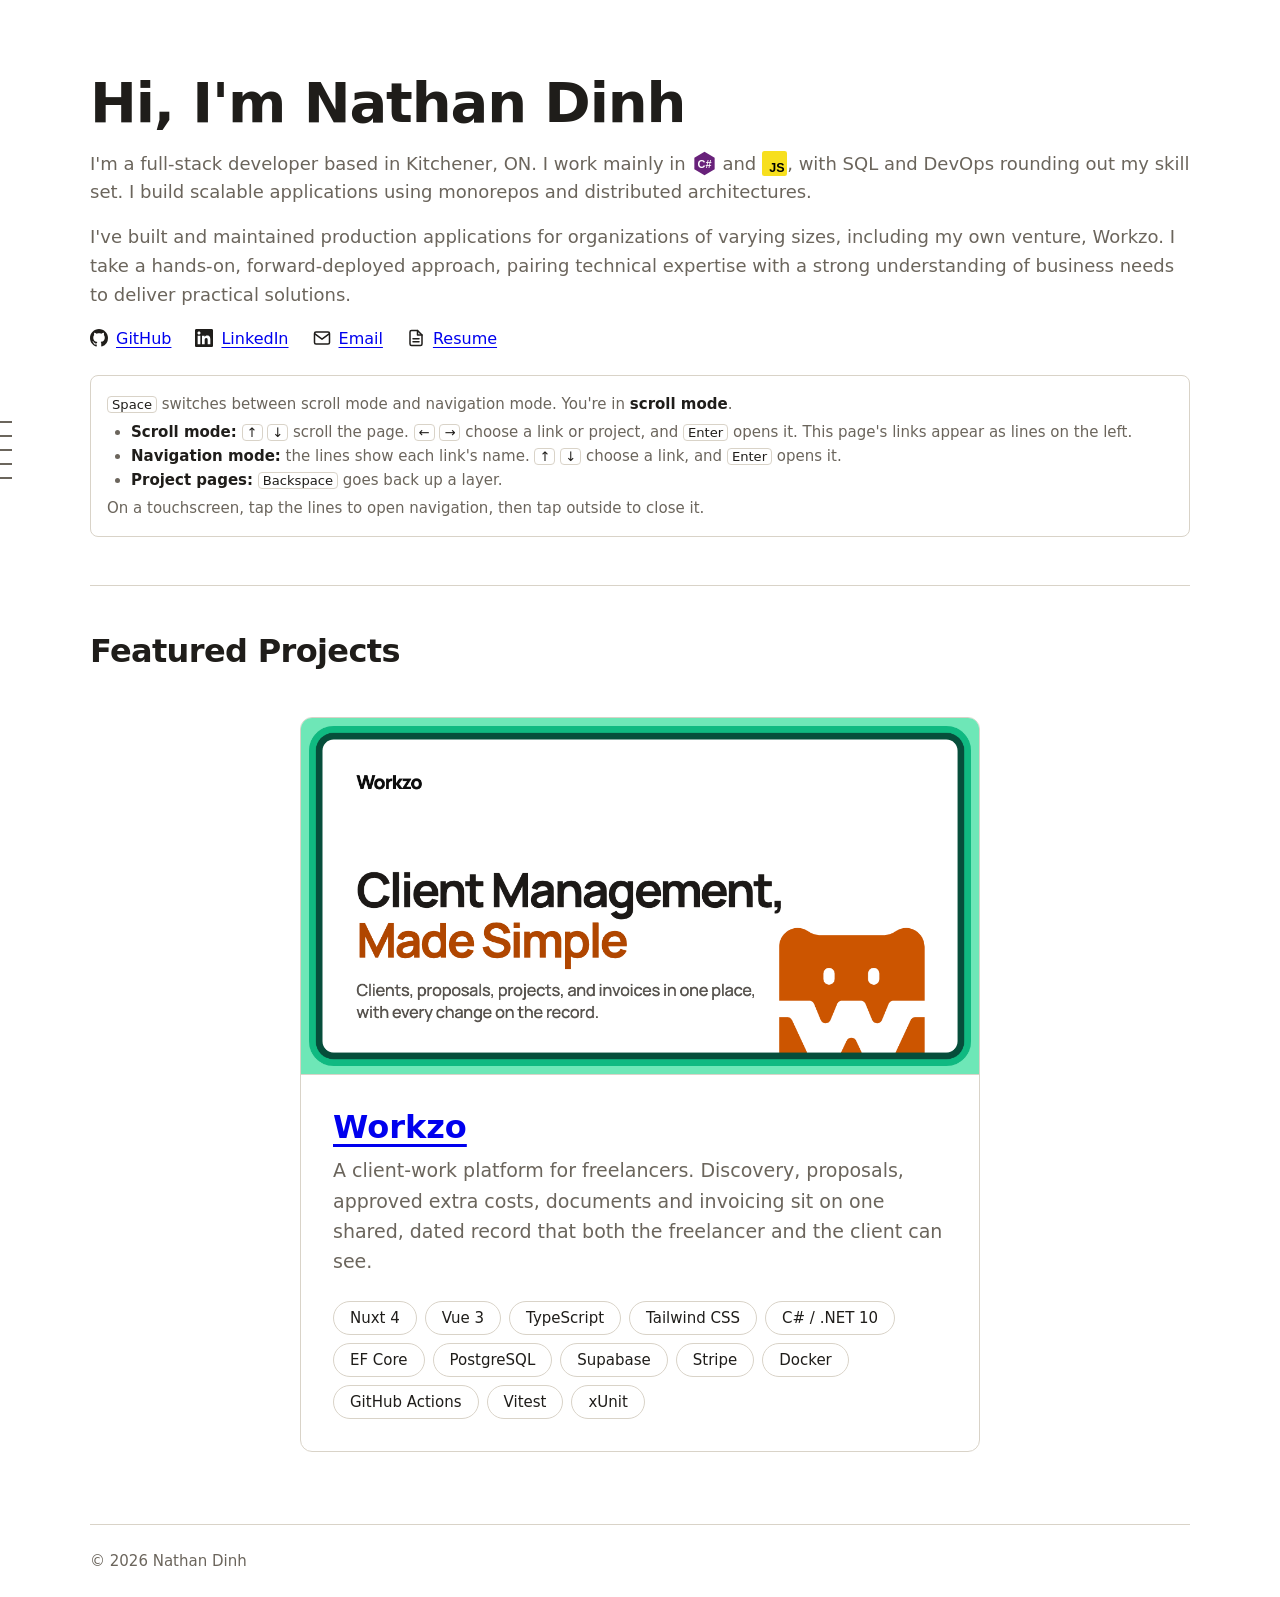
==== index.html @ 6658ea0a "init" ====
<!DOCTYPE html>
<html lang="en">
<head>
    <meta charset="UTF-8">
    <meta name="viewport" content="width=device-width, initial-scale=1.0">
    <title>Nathan Dinh | Full-Stack Developer in Kitchener, ON</title>
    <meta name="description" content="Nathan Dinh is a full-stack developer in Kitchener, ON, working mainly in C# and JavaScript. Founder of Workzo, a client-work platform for freelancers.">
    <link rel="canonical" href="https://nathandinh.com/">
    <meta property="og:type" content="website">
    <meta property="og:title" content="Nathan Dinh | Full-Stack Developer in Kitchener, ON">
    <meta property="og:description" content="Nathan Dinh is a full-stack developer in Kitchener, ON, working mainly in C# and JavaScript. Founder of Workzo, a client-work platform for freelancers.">
    <meta property="og:url" content="https://nathandinh.com/">
    <meta property="og:image" content="https://nathandinh.com/public/documents/nathan-dinh-social-card.png">
    <meta property="og:image:width" content="1200">
    <meta property="og:image:height" content="630">
    <meta property="og:image:alt" content="Nathan Dinh, Full-Stack Developer in Kitchener, ON">
    <meta name="twitter:card" content="summary_large_image">
    <link rel="icon" href="public/icons/favicon.svg" type="image/svg+xml">
    <link rel="stylesheet" href="public/styles.css">
    <script type="application/ld+json">
    {
        "@context": "https://schema.org",
        "@type": "Person",
        "name": "Nathan Dinh",
        "jobTitle": "Full-Stack Developer",
        "url": "https://nathandinh.com/",
        "address": {
            "@type": "PostalAddress",
            "addressLocality": "Kitchener",
            "addressRegion": "ON",
            "addressCountry": "CA"
        },
        "sameAs": [
            "https://github.com/Nathan-Dinh",
            "https://www.linkedin.com/in/nathandinh67/"
        ]
    }
    </script>
</head>
<body>
    <header>
        <h1>Hi, I'm Nathan Dinh</h1>
        <p class="abstract">
            I'm a full-stack developer based in Kitchener, ON. I work mainly in
            <img class="inline-icon" src="public/icons/csharp.svg" alt="C#" title="C#"> and <img class="inline-icon" src="public/icons/javascript.svg" alt="JavaScript" title="JavaScript">, with SQL and DevOps rounding out my skill set. I build scalable
            applications using monorepos and distributed architectures.
        </p>
        <p class="abstract">
            I've built and maintained production applications for organizations of varying sizes,
            including my own venture, Workzo. I take a hands-on, forward-deployed approach, pairing
            technical expertise with a strong understanding of business needs to deliver practical
            solutions.
        </p>
        <nav class="socials" aria-label="Social links">
            <a href="https://github.com/Nathan-Dinh"><img src="public/icons/github.svg" alt="">GitHub</a>
            <a href="https://www.linkedin.com/in/nathandinh67/"><img src="public/icons/linkedin.svg" alt="">LinkedIn</a>
            <a href="mailto:n.dinh72943@gmail.com"><img src="public/icons/email.svg" alt="">Email</a>
            <a href="public/documents/nathan_dinh_resume.pdf"><img src="public/icons/resume.svg" alt="">Resume</a>
        </nav>
    </header>

    <aside class="mode-help" aria-label="How to navigate this site">
        <p><kbd>Space</kbd> switches between scroll mode and navigation mode. You're in <strong id="mode-label" aria-live="polite">scroll mode</strong>.</p>
        <ul>
            <li><strong>Scroll mode:</strong> <kbd>&uarr;</kbd> <kbd>&darr;</kbd> scroll the page. <kbd>&larr;</kbd> <kbd>&rarr;</kbd> choose a link or project, and <kbd>Enter</kbd> opens it. This page's links appear as lines on the left.</li>
            <li><strong>Navigation mode:</strong> the lines show each link's name. <kbd>&uarr;</kbd> <kbd>&darr;</kbd> choose a link, and <kbd>Enter</kbd> opens it.</li>
            <li><strong>Project pages:</strong> <kbd>Backspace</kbd> goes back up a layer.</li>
        </ul>
        <p>On a touchscreen, tap the lines to open navigation, then tap outside to close it.</p>
    </aside>

    <hr>

    <section aria-roledescription="carousel" aria-label="Featured projects">
        <h2>Featured Projects</h2>
        <div class="carousel-stage" id="carousel-stage">
            <article class="card" tabindex="-1">
                <img class="card-image" src="public/documents/workzo-social-card-v3.png" width="1200" height="630" alt="Workzo: Client Management, Made Simple. Clients, proposals, projects, and invoices in one place, with every change on the record.">
                <div class="card-body">
                    <h3><a href="pages/featured_projects/workzo.html">Workzo</a></h3>
                    <p>A client-work platform for freelancers. Discovery, proposals, approved extra costs, documents and invoicing sit on one shared, dated record that both the freelancer and the client can see.</p>
                    <ul class="tags" aria-label="Tech stack">
                        <li>Nuxt 4</li>
                        <li>Vue 3</li>
                        <li>TypeScript</li>
                        <li>Tailwind CSS</li>
                        <li>C# / .NET 10</li>
                        <li>EF Core</li>
                        <li>PostgreSQL</li>
                        <li>Supabase</li>
                        <li>Stripe</li>
                        <li>Docker</li>
                        <li>GitHub Actions</li>
                        <li>Vitest</li>
                        <li>xUnit</li>
                    </ul>
                </div>
            </article>
        </div>
    </section>

    <footer>&copy; 2026 Nathan Dinh</footer>

    <!-- script.js fills this with the links on this page. -->
    <nav class="side-nav" aria-label="Links on this page">
        <ul></ul>
    </nav>

    <script src="public/carousel.js"></script>
    <script src="public/script.js"></script>
</body>
</html>
---- public/styles.css ----
/* ---------- Design tokens ---------- */
:root {
    color-scheme: light;

    /* Colors */
    --bg: #ffffff;
    --surface: #ffffff;
    --text: #1f1d1a;
    --muted: #6b655c;
    --line: #d9d3c8;
    --link-selected: #000080; /* Links use the browser's default color until hovered or selected. */

    /* Spacing: every margin, padding, and gap below uses this scale.
       1  inside small things: tag height, a key's sides, a short list gap
       2  closely related items: tag to tag, icon to label, heading to its text
       3  separate blocks of text, button sides, panel padding
       4  a heading to its content, group to group
       5  inside cards, around large images
       6  section to section
       7  the top and bottom of the page */
    --space-1: 0.25rem;
    --space-2: 0.5rem;
    --space-3: 1rem;
    --space-4: 1.5rem;
    --space-5: 2rem;
    --space-6: 3rem;
    --space-7: 4.5rem;

    /* Widths. All page content shares the same left and right edges. */
    --content-width: min(1100px, 100% - 2 * var(--space-3));
    --reading-width: min(800px, 100% - 2 * var(--space-3));
    --card-w: min(680px, 84vw);

    /* Height of one row in the navigation panel. */
    --row: 2.25rem;
}

/* ---------- Base ---------- */
*, *::before, *::after {
    box-sizing: border-box;
}

body {
    margin: 0;
    padding-bottom: var(--space-4);
    background: var(--bg);
    color: var(--text);
    font-family: system-ui, -apple-system, "Segoe UI", Roboto, Helvetica, Arial, sans-serif;
    line-height: 1.6;
}

/* Selection is shown by darkening links, not by a border around them. */
:focus-visible {
    outline: none;
}

/* Keeps a keyboard-selected link from landing right against the edge of the screen. */
a {
    scroll-margin-block: var(--space-4);
    text-underline-offset: 0.2em;
}

a:hover,
a:focus,
.card:hover a,
.card:focus a {
    color: var(--link-selected);
    text-decoration-thickness: 2px;
}

hr {
    width: var(--content-width);
    margin: var(--space-6) auto;
    border: 0;
    border-top: 1px solid var(--line);
}

h1,
h2 {
    line-height: 1.1;
    letter-spacing: -0.02em;
    text-box-trim: both;
    text-box-edge: cap alphabetic;
}

h1 {
    margin: 0 0 var(--space-3);
    font-size: clamp(2.25rem, 6vw, 3.5rem);
}

h2 {
    width: var(--content-width);
    margin: 0 auto var(--space-4);
    font-size: clamp(1.5rem, 3vw, 2rem);
}

kbd {
    padding: 0 var(--space-1);
    border: 1px solid var(--line);
    border-radius: 4px;
    color: var(--text);
    font-family: inherit;
    font-size: 0.875em;
}

/* ---------- Header ---------- */
header {
    width: var(--content-width);
    margin: 0 auto;
    padding-top: var(--space-7);
}

.abstract {
    margin: 0;
    color: var(--muted);
    font-size: 1.125rem;
}

.abstract + .abstract {
    margin-top: var(--space-3);
}

/* Icon inside a line of text. Kept shorter than the line so the spacing stays even. */
.inline-icon {
    height: 1.4em;
    vertical-align: -0.35em;
}

.socials {
    display: flex;
    flex-wrap: wrap;
    gap: var(--space-1) var(--space-4);
    margin-top: var(--space-3);
}

.socials a {
    display: inline-flex;
    align-items: center;
    gap: var(--space-2);
}

.socials img {
    width: 1.125rem;
    height: 1.125rem;
}

/* ---------- Mode instructions ---------- */
.mode-help {
    width: var(--content-width);
    margin: var(--space-4) auto 0;
    padding: var(--space-3);
    border: 1px solid var(--line);
    border-radius: 8px;
    color: var(--muted);
    font-size: 0.9375rem;
}

.mode-help p {
    margin: 0;
}

.mode-help ul {
    margin: var(--space-1) 0;
    padding-left: var(--space-4);
}

.mode-help strong {
    color: var(--text);
}

/* ---------- Carousel ---------- */
/* Every card sits in the same grid cell, so the stage is as tall as the tallest card. */
.carousel-stage {
    display: grid;
    align-items: center;
    justify-content: center;
    padding: var(--space-4) 0;
    overflow: hidden;
    cursor: grab;
    touch-action: pan-y;
    -webkit-user-select: none;
    user-select: none;
    mask-image: linear-gradient(to right, transparent, #000 var(--space-4), #000 calc(100% - var(--space-4)), transparent);
}

/* With one card there's nothing to drag to. */
.carousel-stage:has(.card:only-child) {
    cursor: default;
}

.card {
    position: relative;
    grid-area: 1 / 1;
    width: var(--card-w);
    overflow: hidden;
    background: var(--surface);
    border: 1px solid var(--line);
    border-radius: 12px;
    cursor: pointer;
    transition: transform 0.45s ease, opacity 0.45s ease;
}

.card.is-active {
    cursor: inherit;
}

/* While dragging, cards follow the pointer directly instead of animating. */
.carousel-stage.is-dragging,
.carousel-stage.is-dragging .card {
    cursor: grabbing;
}

.carousel-stage.is-dragging .card {
    transition: none;
}

.card.is-hidden {
    pointer-events: none;
}

.card-image,
.project-image {
    display: block;
    width: 100%;
    height: auto;
}

.card-image {
    border-bottom: 1px solid var(--line);
}

.card-body {
    padding: clamp(var(--space-4), 4vw, var(--space-5));
}

.card h3 {
    margin: 0 0 var(--space-2);
    font-size: clamp(1.5rem, 3vw, 2rem);
    line-height: 1.25;
}

/* Hovering or selecting a card treats its title like a selected link, with or without a link in it. */
.card:hover h3,
.card:focus h3 {
    color: var(--link-selected);
    text-decoration: underline 2px;
    text-underline-offset: 0.2em;
}

/* A side card's link only selects the card, like the rest of the card does. */
.card:not(.is-active) a {
    pointer-events: none;
}

.card p {
    margin: 0 0 var(--space-4);
    color: var(--muted);
    font-size: clamp(1rem, 2vw, 1.1875rem);
}

.tags {
    display: flex;
    flex-wrap: wrap;
    gap: var(--space-2);
    margin: 0;
    padding: 0;
    list-style: none;
}

.tags li {
    padding: var(--space-1) var(--space-3);
    border: 1px solid var(--line);
    border-radius: 999px;
    font-size: clamp(0.8125rem, 1.5vw, 0.9375rem);
}

/* ---------- Project pages ---------- */
.project-page {
    width: var(--reading-width);
    margin: 0 auto;
    padding-top: var(--space-6);
    font-size: 1.125rem;
}

.project-image {
    margin-bottom: var(--space-5);
    border: 1px solid var(--line);
    border-radius: 12px;
}

.project-page p {
    margin: 0 0 var(--space-3);
}

.project-page ul {
    margin: 0;
    padding-left: var(--space-4);
}

.project-page li + li {
    margin-top: var(--space-2);
}

/* Follows the narrower reading column rather than the home page's dividers. */
.project-page h2 {
    width: auto;
    margin: var(--space-6) 0 var(--space-3);
}

.up-layer {
    display: inline-flex;
    align-items: center;
    gap: var(--space-2);
    margin-top: var(--space-6);
    padding: var(--space-2) var(--space-3);
    background: var(--surface);
    border: 1px solid var(--line);
    border-radius: 8px;
    font-size: 1rem;
    text-decoration: none;
}

/* ---------- Footer ---------- */
footer {
    width: var(--content-width);
    margin: var(--space-6) auto 0;
    padding-top: var(--space-4);
    border-top: 1px solid var(--line);
    color: var(--muted);
    font-size: 0.9375rem;
}

/* Lines up with the narrower reading column. */
.project-page ~ footer {
    width: var(--reading-width);
}

/* ---------- Side navigation ---------- */
/* In scroll mode only the lines show. In navigation mode they open up:
   the lines stay put and spread apart, and each name slides out from its own line. */
.side-nav {
    --pop: cubic-bezier(0.34, 1.4, 0.64, 1); /* Overshoots slightly, then settles. */
    position: fixed;
    top: 50%;
    left: 0;
    z-index: 1000; /* Above the carousel cards. */
    width: 1.75rem;
    padding: var(--space-3) 0;
    overflow: hidden;
    cursor: pointer;
    transform: translateY(-50%);
    transition: width 0.3s var(--pop);
}

.nav-mode .side-nav {
    /* script.js sets --label-width to the widest name. */
    width: calc(var(--label-width) + var(--space-6));
    cursor: default;
}

.side-nav ul {
    margin: 0;
    padding: 0;
    list-style: none;
}

.side-nav a {
    display: flex;
    align-items: center;
    gap: var(--space-2);
    height: 0.875rem;
    text-decoration: none;
    white-space: nowrap;
    transition: height 0.3s ease;
}

.nav-mode .side-nav a {
    height: var(--row);
}

/* The line */
.side-nav a::before {
    content: "";
    flex: none;
    width: 0.75rem;
    border-top: 2px solid var(--muted);
    transition: width 0.2s ease, border-color 0.2s ease;
}

body:not(.nav-mode) .side-nav:hover a::before,
.nav-mode .side-nav a:hover::before,
.nav-mode .side-nav a:focus::before {
    border-color: var(--link-selected);
}

.nav-mode .side-nav a:hover::before,
.nav-mode .side-nav a:focus::before {
    width: 1.25rem;
}

/* The name. Screen readers still get it while it's hidden. */
.side-nav span {
    flex: none;
    opacity: 0;
    transform: translateX(calc(-1 * var(--space-3)));
    transition: opacity 0.15s ease, transform 0.15s ease;
}

.nav-mode .side-nav span {
    opacity: 1;
    transform: none;
    /* Each name follows the one above it. script.js sets --index. */
    transition: opacity 0.2s ease, transform 0.3s var(--pop);
    transition-delay: calc(var(--index) * 35ms + 60ms);
}

.nav-mode .side-nav a:hover,
.nav-mode .side-nav a:focus {
    text-decoration: underline;
}

@media (prefers-reduced-motion: reduce) {
    .card,
    .side-nav,
    .side-nav a,
    .side-nav a::before,
    .side-nav span {
        transition: none !important;
    }
}
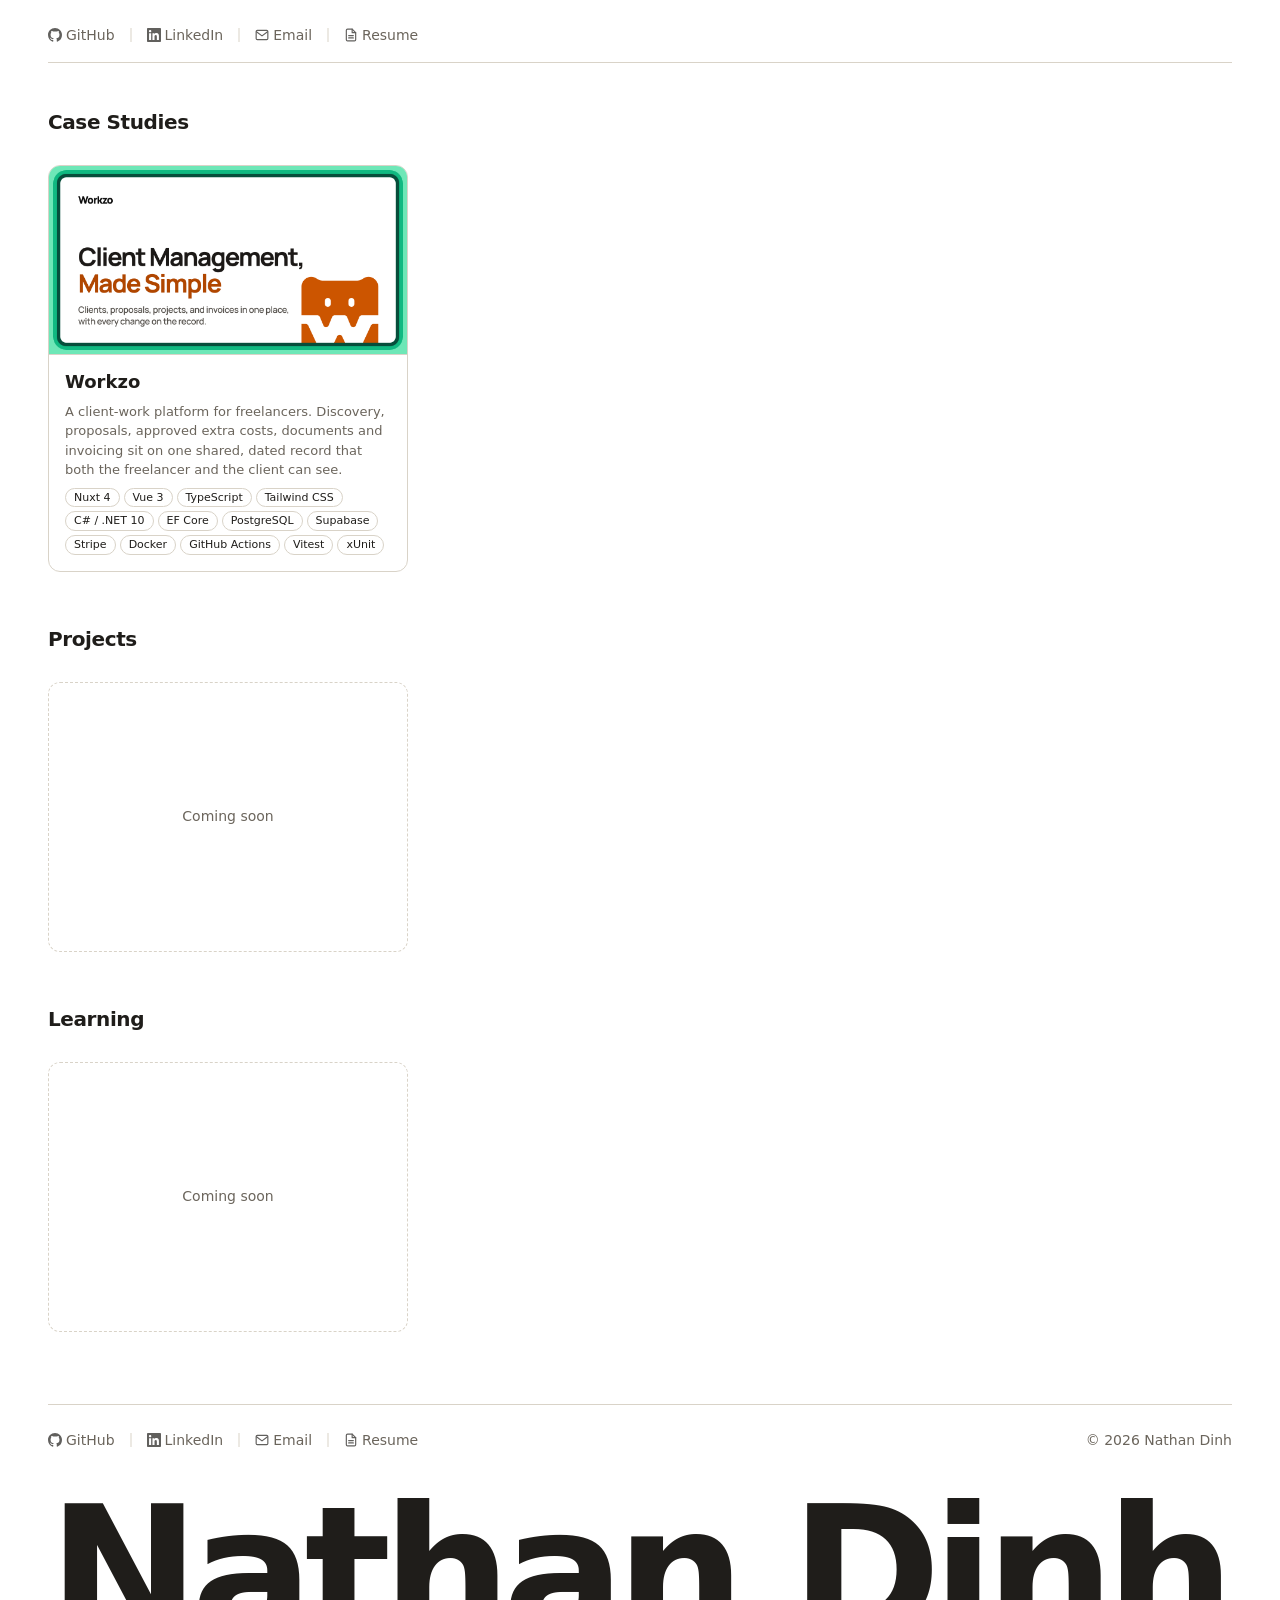
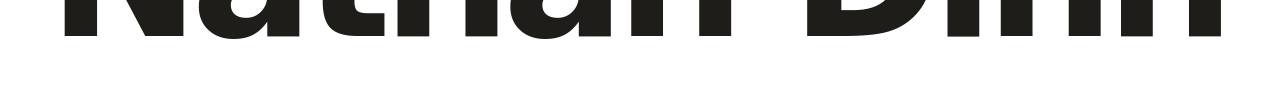
==== commit f3adcbf8: "Redesign homepage and Workzo case study - Remove the intro, keyboard instructions and side navigatio" ====
--- a/index.html
+++ b/index.html
@@ -39,18 +39,6 @@
 </head>
 <body>
     <header>
-        <h1>Hi, I'm Nathan Dinh</h1>
-        <p class="abstract">
-            I'm a full-stack developer based in Kitchener, ON. I work mainly in
-            <img class="inline-icon" src="public/icons/csharp.svg" alt="C#" title="C#"> and <img class="inline-icon" src="public/icons/javascript.svg" alt="JavaScript" title="JavaScript">, with SQL and DevOps rounding out my skill set. I build scalable
-            applications using monorepos and distributed architectures.
-        </p>
-        <p class="abstract">
-            I've built and maintained production applications for organizations of varying sizes,
-            including my own venture, Workzo. I take a hands-on, forward-deployed approach, pairing
-            technical expertise with a strong understanding of business needs to deliver practical
-            solutions.
-        </p>
         <nav class="socials" aria-label="Social links">
             <a href="https://github.com/Nathan-Dinh"><img src="public/icons/github.svg" alt="">GitHub</a>
             <a href="https://www.linkedin.com/in/nathandinh67/"><img src="public/icons/linkedin.svg" alt="">LinkedIn</a>
@@ -59,20 +47,10 @@
         </nav>
     </header>
 
-    <aside class="mode-help" aria-label="How to navigate this site">
-        <p><kbd>Space</kbd> switches between scroll mode and navigation mode. You're in <strong id="mode-label" aria-live="polite">scroll mode</strong>.</p>
-        <ul>
-            <li><strong>Scroll mode:</strong> <kbd>&uarr;</kbd> <kbd>&darr;</kbd> scroll the page. <kbd>&larr;</kbd> <kbd>&rarr;</kbd> choose a link or project, and <kbd>Enter</kbd> opens it. This page's links appear as lines on the left.</li>
-            <li><strong>Navigation mode:</strong> the lines show each link's name. <kbd>&uarr;</kbd> <kbd>&darr;</kbd> choose a link, and <kbd>Enter</kbd> opens it.</li>
-            <li><strong>Project pages:</strong> <kbd>Backspace</kbd> goes back up a layer.</li>
-        </ul>
-        <p>On a touchscreen, tap the lines to open navigation, then tap outside to close it.</p>
-    </aside>
-
     <hr>
 
-    <section aria-roledescription="carousel" aria-label="Featured projects">
-        <h2>Featured Projects</h2>
+    <section class="home-section" aria-roledescription="carousel" aria-label="Case studies">
+        <h2>Case Studies</h2>
         <div class="carousel-stage" id="carousel-stage">
             <article class="card" tabindex="-1">
                 <img class="card-image" src="public/documents/workzo-social-card-v3.png" width="1200" height="630" alt="Workzo: Client Management, Made Simple. Clients, proposals, projects, and invoices in one place, with every change on the record.">
@@ -99,12 +77,32 @@
         </div>
     </section>
 
-    <footer>&copy; 2026 Nathan Dinh</footer>
+    <section class="home-section" aria-labelledby="projects-heading">
+        <h2 id="projects-heading">Projects</h2>
+        <div class="placeholder-stage">
+            <p class="card-placeholder">Coming soon</p>
+        </div>
+    </section>
 
-    <!-- script.js fills this with the links on this page. -->
-    <nav class="side-nav" aria-label="Links on this page">
-        <ul></ul>
-    </nav>
+    <section class="home-section" aria-labelledby="learning-heading">
+        <h2 id="learning-heading">Learning</h2>
+        <div class="placeholder-stage">
+            <p class="card-placeholder">Coming soon</p>
+        </div>
+    </section>
+
+    <footer>
+        <div class="footer-bar">
+            <nav class="socials" aria-label="Footer social links">
+                <a href="https://github.com/Nathan-Dinh"><img src="public/icons/github.svg" alt="">GitHub</a>
+                <a href="https://www.linkedin.com/in/nathandinh67/"><img src="public/icons/linkedin.svg" alt="">LinkedIn</a>
+                <a href="mailto:n.dinh72943@gmail.com"><img src="public/icons/email.svg" alt="">Email</a>
+                <a href="public/documents/nathan_dinh_resume.pdf"><img src="public/icons/resume.svg" alt="">Resume</a>
+            </nav>
+            <p>&copy; 2026 Nathan Dinh</p>
+        </div>
+        <p class="footer-name" aria-hidden="true">Nathan Dinh</p>
+    </footer>
 
     <script src="public/carousel.js"></script>
     <script src="public/script.js"></script>
--- a/public/styles.css
+++ b/public/styles.css
@@ -9,7 +9,6 @@
     --muted: #6b655c;
     --line: #d9d3c8;
     --link-selected: #000080; /* Links use the browser's default color until hovered or selected. */
-
     /* Spacing: every margin, padding, and gap below uses this scale.
        1  inside small things: tag height, a key's sides, a short list gap
        2  closely related items: tag to tag, icon to label, heading to its text
@@ -27,12 +26,13 @@
     --space-7: 4.5rem;
 
     /* Widths. All page content shares the same left and right edges. */
-    --content-width: min(1100px, 100% - 2 * var(--space-3));
-    --reading-width: min(800px, 100% - 2 * var(--space-3));
-    --card-w: min(680px, 84vw);
-
-    /* Height of one row in the navigation panel. */
-    --row: 2.25rem;
+    /* Space at each side of the window: 1rem on phones, growing to 3rem on wide screens. */
+    --gutter: clamp(var(--space-3), 4vw, var(--space-6));
+    --content-width: calc(100% - 2 * var(--gutter));
+    --card-w: min(360px, 84vw);
+
+    /* Smallest comfortable height for something tapped with a finger. */
+    --tap: 2.75rem;
 }
 
 /* ---------- Base ---------- */
@@ -40,7 +40,18 @@
     box-sizing: border-box;
 }
 
+/* Stops phones enlarging the text when they're turned sideways. */
+html {
+    -webkit-text-size-adjust: 100%;
+    text-size-adjust: 100%;
+}
+
+/* At least one screen tall, stacked top to bottom, so the footer can sit at the bottom. */
 body {
+    display: flex;
+    flex-direction: column;
+    min-height: 100vh;
+    min-height: 100dvh; /* Excludes the phone's browser bars where supported. */
     margin: 0;
     padding-bottom: var(--space-4);
     background: var(--bg);
@@ -60,17 +71,27 @@
     text-underline-offset: 0.2em;
 }
 
-a:hover,
-a:focus,
-.card:hover a,
-.card:focus a {
+a:focus {
     color: var(--link-selected);
     text-decoration-thickness: 2px;
 }
 
+/* Touchscreens keep :hover on whatever was last tapped, which would look like a second selection. */
+@media (hover: hover) {
+    a:hover {
+        color: var(--link-selected);
+        text-decoration-thickness: 2px;
+    }
+
+    .card:hover h3 {
+        text-decoration: underline 2px;
+        text-underline-offset: 0.2em;
+    }
+}
+
 hr {
     width: var(--content-width);
-    margin: var(--space-6) auto;
+    margin: var(--space-3) auto var(--space-6); /* Close under the header, with room before the next section. */
     border: 0;
     border-top: 1px solid var(--line);
 }
@@ -107,80 +128,111 @@
 header {
     width: var(--content-width);
     margin: 0 auto;
-    padding-top: var(--space-7);
-}
-
-.abstract {
-    margin: 0;
-    color: var(--muted);
-    font-size: 1.125rem;
-}
-
-.abstract + .abstract {
-    margin-top: var(--space-3);
-}
-
-/* Icon inside a line of text. Kept shorter than the line so the spacing stays even. */
-.inline-icon {
-    height: 1.4em;
-    vertical-align: -0.35em;
+    padding-top: var(--space-4);
 }
 
 .socials {
+    --divider-gap: var(--space-3); /* Space on each side of a divider. */
     display: flex;
     flex-wrap: wrap;
-    gap: var(--space-1) var(--space-4);
-    margin-top: var(--space-3);
-}
-
+    gap: var(--space-1) calc(2 * var(--divider-gap));
+    font-size: 0.875rem;
+}
+
+/* Plain gray text rather than a link. Hovering or selecting one darkens it. */
 .socials a {
+    position: relative;
     display: inline-flex;
     align-items: center;
-    gap: var(--space-2);
-}
-
+    gap: var(--space-1);
+    color: var(--muted);
+    text-decoration: none;
+}
+
+.socials a:focus {
+    color: var(--text);
+}
+
+@media (hover: hover) {
+    .socials a:hover {
+        color: var(--text);
+    }
+}
+
+/* A short line centred in the gap before each link after the first. */
+.socials a + a::before {
+    content: "";
+    position: absolute;
+    top: 50%;
+    left: calc(-1 * var(--divider-gap));
+    height: 1em;
+    border-left: 1px solid var(--line);
+    transform: translate(-50%, -50%);
+    pointer-events: none;
+}
+
+/* The icons are drawn near-black. Fading them matches the gray text. */
 .socials img {
-    width: 1.125rem;
-    height: 1.125rem;
-}
-
-/* ---------- Mode instructions ---------- */
-.mode-help {
-    width: var(--content-width);
-    margin: var(--space-4) auto 0;
-    padding: var(--space-3);
-    border: 1px solid var(--line);
-    border-radius: 8px;
-    color: var(--muted);
-    font-size: 0.9375rem;
-}
-
-.mode-help p {
-    margin: 0;
-}
-
-.mode-help ul {
-    margin: var(--space-1) 0;
-    padding-left: var(--space-4);
-}
-
-.mode-help strong {
-    color: var(--text);
+    width: 0.875rem;
+    height: 0.875rem;
+    opacity: 0.7;
+}
+
+.socials a:focus img {
+    opacity: 1;
+}
+
+@media (hover: hover) {
+    .socials a:hover img {
+        opacity: 1;
+    }
 }
 
 /* ---------- Carousel ---------- */
-/* Every card sits in the same grid cell, so the stage is as tall as the tallest card. */
+/* Home page sections. Headings are smaller than elsewhere, to match the compact cards and rows. */
+.home-section h2 {
+    margin-bottom: var(--space-2);
+    font-size: 1.25rem;
+}
+
+.home-section + .home-section {
+    margin-top: var(--space-5);
+}
+
+/* ---------- Empty sections ---------- */
+/* Holds the place of a card until a section has some, in the same spot and size as a card. */
+.placeholder-stage {
+    padding: var(--space-4) var(--gutter);
+}
+
+.card-placeholder {
+    display: grid;
+    place-items: center;
+    width: var(--card-w);
+    aspect-ratio: 4 / 3;
+    margin: 0;
+    border: 1px dashed var(--line);
+    border-radius: 12px;
+    color: var(--muted);
+    font-size: 0.875rem;
+}
+
+/* Every card sits in the same grid cell, so the stage is as tall as the tallest card.
+   The stage spans the whole window so side cards can show in the gutters, but the left padding
+   puts the selected card on the page's left edge, under the heading. */
 .carousel-stage {
+    --page-edge: calc((100% - var(--content-width)) / 2);
     display: grid;
     align-items: center;
-    justify-content: center;
-    padding: var(--space-4) 0;
+    justify-content: start;
+    padding: var(--space-4) 0 var(--space-4) var(--page-edge);
     overflow: hidden;
     cursor: grab;
     touch-action: pan-y;
     -webkit-user-select: none;
     user-select: none;
-    mask-image: linear-gradient(to right, transparent, #000 var(--space-4), #000 calc(100% - var(--space-4)), transparent);
+    /* Earlier cards fade out across the left gutter, so the selected card itself never fades. */
+    mask-image: linear-gradient(to right, transparent, #000 var(--page-edge), #000 calc(100% - var(--space-4)), transparent);
 }
 
 /* With one card there's nothing to drag to. */
@@ -230,19 +282,24 @@
 }
 
 .card-body {
-    padding: clamp(var(--space-4), 4vw, var(--space-5));
+    padding: var(--space-3);
 }
 
 .card h3 {
     margin: 0 0 var(--space-2);
-    font-size: clamp(1.5rem, 3vw, 2rem);
+    font-size: 1.125rem;
     line-height: 1.25;
 }
 
-/* Hovering or selecting a card treats its title like a selected link, with or without a link in it. */
-.card:hover h3,
-.card:focus h3 {
-    color: var(--link-selected);
+/* The title reads as plain text, not a blue link. */
+.card h3 a {
+    color: inherit;
+    text-decoration: none;
+}
+
+/* Hovering or selecting a card underlines its title, so it's still clear which card is chosen. */
+.card:focus h3,
+.card:focus-within h3 {
     text-decoration: underline 2px;
     text-underline-offset: 0.2em;
 }
@@ -253,33 +310,80 @@
 }
 
 .card p {
-    margin: 0 0 var(--space-4);
-    color: var(--muted);
-    font-size: clamp(1rem, 2vw, 1.1875rem);
+    margin: 0 0 var(--space-2);
+    color: var(--muted);
+    font-size: 0.8125rem;
+    line-height: 1.5;
 }
 
 .tags {
     display: flex;
     flex-wrap: wrap;
-    gap: var(--space-2);
+    gap: var(--space-1);
     margin: 0;
     padding: 0;
     list-style: none;
 }
 
 .tags li {
-    padding: var(--space-1) var(--space-3);
+    padding: 0 var(--space-2);
     border: 1px solid var(--line);
     border-radius: 999px;
-    font-size: clamp(0.8125rem, 1.5vw, 0.9375rem);
+    font-size: 0.6875rem;
 }
 
 /* ---------- Project pages ---------- */
+/* A centred article column, narrow enough that lines stay comfortable to read.
+   The divider above gives the top spacing. */
 .project-page {
-    width: var(--reading-width);
+    width: min(1000px, 100% - 2 * var(--space-3));
     margin: 0 auto;
-    padding-top: var(--space-6);
     font-size: 1.125rem;
+    line-height: 1.75;
+}
+
+.article-header {
+    margin-bottom: var(--space-5);
+}
+
+.project-page .eyebrow {
+    margin: 0 0 var(--space-3);
+    color: var(--muted);
+    font-size: 0.8125rem;
+    font-weight: 600;
+    letter-spacing: 0.08em;
+    text-transform: uppercase;
+}
+
+.project-page .lead {
+    margin: 0 0 var(--space-4);
+    color: var(--muted);
+    font-size: 1.25rem;
+    line-height: 1.5;
+}
+
+/* Role, type and link in a row, set off by a line above and below. */
+.article-meta {
+    display: flex;
+    flex-wrap: wrap;
+    gap: var(--space-3) var(--space-5);
+    margin: 0;
+    padding: var(--space-3) 0;
+    border-block: 1px solid var(--line);
+    font-size: 0.9375rem;
+    line-height: 1.5;
+}
+
+.article-meta dt {
+    color: var(--muted);
+    font-size: 0.75rem;
+    font-weight: 600;
+    letter-spacing: 0.08em;
+    text-transform: uppercase;
+}
+
+.article-meta dd {
+    margin: 0;
 }
 
 .project-image {
@@ -301,130 +405,148 @@
     margin-top: var(--space-2);
 }
 
-/* Follows the narrower reading column rather than the home page's dividers. */
+/* Follows the reading column rather than the full page width that other section headings use. */
 .project-page h2 {
     width: auto;
     margin: var(--space-6) 0 var(--space-3);
-}
-
+    font-size: 1.5rem;
+}
+
+/* Sits above the article. Plain gray text like the social links; hovering or selecting it darkens it. */
 .up-layer {
     display: inline-flex;
+    margin-bottom: var(--space-5);
     align-items: center;
     gap: var(--space-2);
-    margin-top: var(--space-6);
-    padding: var(--space-2) var(--space-3);
-    background: var(--surface);
-    border: 1px solid var(--line);
-    border-radius: 8px;
-    font-size: 1rem;
+    color: var(--muted);
+    font-size: 0.875rem;
+    line-height: 1.5;
     text-decoration: none;
 }
 
+.up-layer:focus {
+    color: var(--text);
+}
+
+@media (hover: hover) {
+    .up-layer:hover {
+        color: var(--text);
+    }
+}
+
+/* A quiet hint, so it doesn't compete with the label. */
+.up-layer kbd {
+    color: inherit;
+    font-size: 0.75rem;
+}
+
 /* ---------- Footer ---------- */
+/* On a short page the footer sits at the bottom of the screen: the automatic top margin takes up
+   the spare space. The padding keeps a gap above it when the page is long. */
 footer {
     width: var(--content-width);
-    margin: var(--space-6) auto 0;
+    margin: auto auto 0;
+    padding-top: var(--space-6);
+    color: var(--muted);
+    font-size: 0.9375rem;
+    container-type: inline-size; /* Lets the name below size itself to the footer's width. */
+}
+
+.footer-bar {
     padding-top: var(--space-4);
     border-top: 1px solid var(--line);
-    color: var(--muted);
-    font-size: 0.9375rem;
-}
-
-/* Lines up with the narrower reading column. */
-.project-page ~ footer {
-    width: var(--reading-width);
-}
-
-/* ---------- Side navigation ---------- */
-/* In scroll mode only the lines show. In navigation mode they open up:
-   the lines stay put and spread apart, and each name slides out from its own line. */
-.side-nav {
-    --pop: cubic-bezier(0.34, 1.4, 0.64, 1); /* Overshoots slightly, then settles. */
-    position: fixed;
-    top: 50%;
-    left: 0;
-    z-index: 1000; /* Above the carousel cards. */
-    width: 1.75rem;
-    padding: var(--space-3) 0;
-    overflow: hidden;
-    cursor: pointer;
-    transform: translateY(-50%);
-    transition: width 0.3s var(--pop);
-}
-
-.nav-mode .side-nav {
-    /* script.js sets --label-width to the widest name. */
-    width: calc(var(--label-width) + var(--space-6));
-    cursor: default;
-}
-
-.side-nav ul {
-    margin: 0;
-    padding: 0;
-    list-style: none;
-}
-
-.side-nav a {
     display: flex;
+    flex-wrap: wrap;
     align-items: center;
-    gap: var(--space-2);
-    height: 0.875rem;
-    text-decoration: none;
+    justify-content: space-between;
+    gap: var(--space-2) var(--space-4);
+}
+
+.footer-bar p {
+    margin: 0;
+    font-size: 0.875rem;
+}
+
+/* The name runs the full width of the footer. script.js sets the exact size for the device's font.
+   This size is close enough on its own if the script doesn't run. */
+.footer-name {
+    width: max-content;
+    margin: var(--space-5) 0 0;
+    color: var(--text);
+    font-size: 17cqi;
+    font-weight: 800;
+    line-height: 1;
+    letter-spacing: -0.05em;
     white-space: nowrap;
-    transition: height 0.3s ease;
-}
-
-.nav-mode .side-nav a {
-    height: var(--row);
-}
-
-/* The line */
-.side-nav a::before {
-    content: "";
-    flex: none;
-    width: 0.75rem;
-    border-top: 2px solid var(--muted);
-    transition: width 0.2s ease, border-color 0.2s ease;
-}
-
-body:not(.nav-mode) .side-nav:hover a::before,
-.nav-mode .side-nav a:hover::before,
-.nav-mode .side-nav a:focus::before {
-    border-color: var(--link-selected);
-}
-
-.nav-mode .side-nav a:hover::before,
-.nav-mode .side-nav a:focus::before {
-    width: 1.25rem;
-}
-
-/* The name. Screen readers still get it while it's hidden. */
-.side-nav span {
-    flex: none;
-    opacity: 0;
-    transform: translateX(calc(-1 * var(--space-3)));
-    transition: opacity 0.15s ease, transform 0.15s ease;
-}
-
-.nav-mode .side-nav span {
-    opacity: 1;
-    transform: none;
-    /* Each name follows the one above it. script.js sets --index. */
-    transition: opacity 0.2s ease, transform 0.3s var(--pop);
-    transition-delay: calc(var(--index) * 35ms + 60ms);
-}
-
-.nav-mode .side-nav a:hover,
-.nav-mode .side-nav a:focus {
-    text-decoration: underline;
+    text-box-trim: trim-both;
+    text-box-edge: cap alphabetic;
+}
+
+/* ---------- Phones ---------- */
+@media (max-width: 600px) {
+    /* The larger steps shrink, so every page stays in proportion without changing each rule. */
+    :root {
+        --space-5: 1.5rem;
+        --space-6: 2rem;
+        --space-7: 2.5rem;
+    }
+
+    /* Keeps the name on one line on the smallest phones. */
+    h1 {
+        font-size: clamp(2rem, 9.5vw, 2.25rem);
+    }
+
+    .project-page {
+        font-size: 1rem;
+    }
+
+    .project-page .lead {
+        font-size: 1.125rem;
+    }
+
+    /* Narrower gaps keep all four links on one line. */
+    .socials {
+        --divider-gap: var(--space-2);
+        row-gap: 0;
+    }
+
+    .socials a,
+    .up-layer {
+        min-height: var(--tap);
+    }
+
+    /* Vertical padding on an inline link makes it easier to tap without moving the text around it. */
+    .project-link {
+        padding-block: var(--space-3);
+    }
+
+    /* The card lines up with the rest of the page, and side cards show in the gutters. */
+    .carousel-stage {
+        grid-template-columns: minmax(0, 1fr);
+        padding: 0 var(--space-3);
+        mask-image: none;
+    }
+
+    .card,
+    .card-placeholder {
+        width: 100%;
+    }
+
+    .card-body {
+        padding: var(--space-3);
+    }
+}
+
+/* ---------- Touchscreens ---------- */
+/* Based on the device rather than the width, so a narrow desktop window keeps its keyboard hint. */
+@media (hover: none) and (pointer: coarse) {
+    .up-layer kbd {
+        display: none;
+    }
 }
 
 @media (prefers-reduced-motion: reduce) {
-    .card,
-    .side-nav,
-    .side-nav a,
-    .side-nav a::before,
-    .side-nav span {
+    .card {
         transition: none !important;
     }
 }
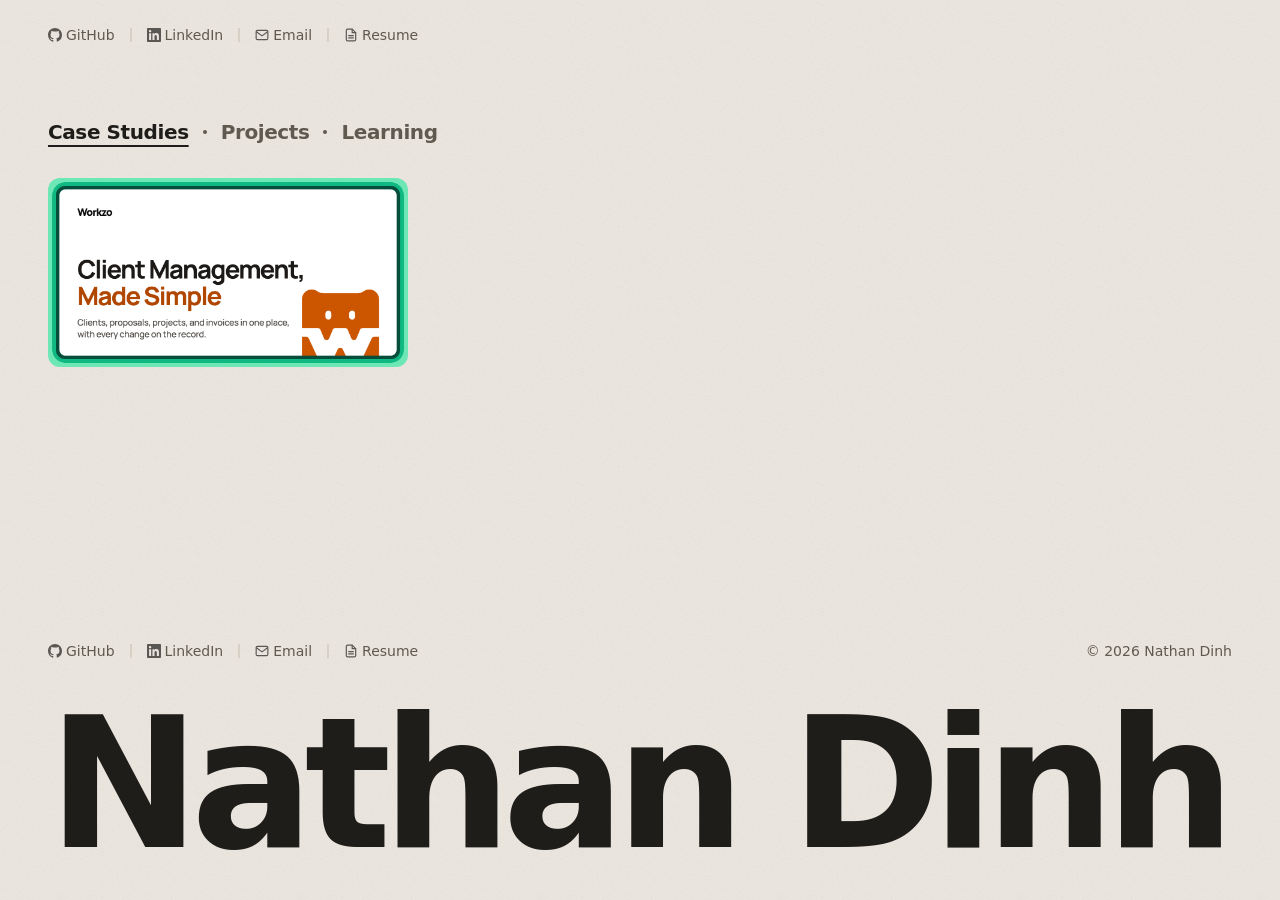
==== commit 0abce182: "Add homepage tabs, link previews, and card and background updates - Show Case Studies, Projects and " ====
--- a/index.html
+++ b/index.html
@@ -47,11 +47,14 @@
         </nav>
     </header>
 
-    <hr>
+    <div class="tabs" role="tablist" aria-label="Work">
+        <button type="button" class="tab" role="tab" id="tab-case-studies" aria-controls="panel-case-studies" aria-selected="true" data-hash="case-studies">Case Studies</button>
+        <button type="button" class="tab" role="tab" id="tab-projects" aria-controls="panel-projects" aria-selected="false" tabindex="-1" data-hash="projects">Projects</button>
+        <button type="button" class="tab" role="tab" id="tab-learning" aria-controls="panel-learning" aria-selected="false" tabindex="-1" data-hash="learning">Learning</button>
+    </div>
 
-    <section class="home-section" aria-roledescription="carousel" aria-label="Case studies">
-        <h2>Case Studies</h2>
-        <div class="carousel-stage" id="carousel-stage">
+    <section class="home-section" id="panel-case-studies" role="tabpanel" aria-labelledby="tab-case-studies">
+        <div class="carousel-stage" id="carousel-stage" aria-roledescription="carousel" aria-label="Case studies">
             <article class="card" tabindex="-1">
                 <img class="card-image" src="public/documents/workzo-social-card-v3.png" width="1200" height="630" alt="Workzo: Client Management, Made Simple. Clients, proposals, projects, and invoices in one place, with every change on the record.">
                 <div class="card-body">
@@ -77,15 +80,13 @@
         </div>
     </section>
 
-    <section class="home-section" aria-labelledby="projects-heading">
-        <h2 id="projects-heading">Projects</h2>
+    <section class="home-section" id="panel-projects" role="tabpanel" aria-labelledby="tab-projects" hidden>
         <div class="placeholder-stage">
             <p class="card-placeholder">Coming soon</p>
         </div>
     </section>
 
-    <section class="home-section" aria-labelledby="learning-heading">
-        <h2 id="learning-heading">Learning</h2>
+    <section class="home-section" id="panel-learning" role="tabpanel" aria-labelledby="tab-learning" hidden>
         <div class="placeholder-stage">
             <p class="card-placeholder">Coming soon</p>
         </div>
--- a/public/styles.css
+++ b/public/styles.css
@@ -3,12 +3,12 @@
     color-scheme: light;
 
     /* Colors */
-    --bg: #ffffff;
+    --bg: #ece7df;
     --surface: #ffffff;
     --text: #1f1d1a;
-    --muted: #6b655c;
-    --line: #d9d3c8;
-    --link-selected: #000080; /* Links use the browser's default color until hovered or selected. */
+    --muted: #5f594f;
+    --line: #c4bcae;
+    --link-selected: var(--text); /* Links use the browser's default color until hovered or selected, then turn the text color. */
     /* Spacing: every margin, padding, and gap below uses this scale.
        1  inside small things: tag height, a key's sides, a short list gap
        2  closely related items: tag to tag, icon to label, heading to its text
@@ -54,7 +54,11 @@
     min-height: 100dvh; /* Excludes the phone's browser bars where supported. */
     margin: 0;
     padding-bottom: var(--space-4);
-    background: var(--bg);
+    /* A fine paper grain over the background color. The grain is gray noise drawn by the inline SVG,
+       kept faint so text and cards read the same as on a flat color. */
+    background-color: var(--bg);
+    background-image: url("data:image/svg+xml,%3Csvg xmlns='http://www.w3.org/2000/svg' width='240' height='240'%3E%3Cfilter id='n'%3E%3CfeTurbulence type='fractalNoise' baseFrequency='0.85' numOctaves='3' stitchTiles='stitch'/%3E%3CfeColorMatrix type='saturate' values='0'/%3E%3C/filter%3E%3Crect width='100%25' height='100%25' filter='url(%23n)' opacity='0.14'/%3E%3C/svg%3E");
+    background-size: 240px 240px;
     color: var(--text);
     font-family: system-ui, -apple-system, "Segoe UI", Roboto, Helvetica, Arial, sans-serif;
     line-height: 1.6;
@@ -82,18 +86,6 @@
         color: var(--link-selected);
         text-decoration-thickness: 2px;
     }
-
-    .card:hover h3 {
-        text-decoration: underline 2px;
-        text-underline-offset: 0.2em;
-    }
-}
-
-hr {
-    width: var(--content-width);
-    margin: var(--space-3) auto var(--space-6); /* Close under the header, with room before the next section. */
-    border: 0;
-    border-top: 1px solid var(--line);
 }
 
 h1,
@@ -115,20 +107,12 @@
     font-size: clamp(1.5rem, 3vw, 2rem);
 }
 
-kbd {
-    padding: 0 var(--space-1);
-    border: 1px solid var(--line);
-    border-radius: 4px;
-    color: var(--text);
-    font-family: inherit;
-    font-size: 0.875em;
-}
 
 /* ---------- Header ---------- */
 header {
     width: var(--content-width);
     margin: 0 auto;
-    padding-top: var(--space-4);
+    padding: var(--space-4) 0 calc(var(--space-3) + var(--space-6)); /* Room before the next section. */
 }
 
 .socials {
@@ -157,6 +141,80 @@
     .socials a:hover {
         color: var(--text);
     }
+}
+
+/* The card that appears on hover or selection. script.js adds it.
+   Below the link in the header, and above it in the footer so it stays on screen. */
+.link-preview {
+    position: absolute;
+    top: calc(100% + var(--space-2));
+    left: 0;
+    z-index: 100; /* Above the project cards. */
+    display: flex;
+    flex-direction: column;
+    gap: 2px;
+    width: 18rem;
+    max-width: calc(100vw - 2 * var(--gutter)); /* Never wider than the window. */
+    padding: var(--space-3);
+    background: var(--surface);
+    border: 1px solid var(--line);
+    border-radius: 8px;
+    box-shadow: 0 8px 24px rgb(0 0 0 / 0.08);
+    color: var(--muted);
+    font-size: 0.8125rem;
+    line-height: 1.4;
+    pointer-events: none;
+    opacity: 0;
+    visibility: hidden;
+    transform: translateY(calc(-1 * var(--space-1)));
+    /* Hiding waits for the fade to finish. */
+    transition: opacity 0.15s ease, transform 0.15s ease, visibility 0s linear 0.15s;
+}
+
+/* Room for a page screenshot to be readable. */
+.link-preview-wide {
+    width: 28rem;
+}
+
+footer .link-preview {
+    top: auto;
+    bottom: calc(100% + var(--space-2));
+    transform: translateY(var(--space-1));
+}
+
+.socials a:focus .link-preview {
+    opacity: 1;
+    visibility: visible;
+    transform: none;
+    transition-delay: 0s;
+}
+
+@media (hover: hover) {
+    .socials a:hover .link-preview {
+        opacity: 1;
+        visibility: visible;
+        transform: none;
+        transition-delay: 0s;
+    }
+}
+
+.link-preview-title {
+    color: var(--text);
+    font-weight: 600;
+}
+
+.link-preview-address {
+    overflow-wrap: anywhere;
+}
+
+/* .socials img sizes the link icons, so this is more specific to win. */
+.socials .link-preview-image {
+    width: 100%;
+    height: auto;
+    margin-bottom: var(--space-2);
+    border: 1px solid var(--line);
+    border-radius: 4px;
+    opacity: 1;
 }
 
 /* A short line centred in the gap before each link after the first. */
@@ -188,15 +246,62 @@
     }
 }
 
-/* ---------- Carousel ---------- */
-/* Home page sections. Headings are smaller than elsewhere, to match the compact cards and rows. */
-.home-section h2 {
-    margin-bottom: var(--space-2);
+/* ---------- Tabs ---------- */
+/* The home page shows one section at a time. The open tab is dark and underlined; the others are
+   gray until hovered or selected, when they turn dark too. */
+.tabs {
+    --dot-gap: var(--space-3); /* Space on each side of a dot. */
+    display: flex;
+    flex-wrap: wrap;
+    gap: var(--space-1) calc(2 * var(--dot-gap));
+    width: var(--content-width);
+    margin: 0 auto;
+}
+
+.tab {
+    position: relative;
+    min-height: var(--tap);
+    padding: 0;
+    border: 0;
+    background: none;
+    color: var(--muted);
+    font: inherit;
     font-size: 1.25rem;
-}
-
-.home-section + .home-section {
-    margin-top: var(--space-5);
+    font-weight: 700;
+    letter-spacing: -0.02em;
+    cursor: pointer;
+}
+
+/* A dot in the middle of the space between two tabs. It sits outside the tab, so it isn't
+   underlined or recoloured with it, and clicks pass through it. */
+.tab + .tab::before {
+    content: "";
+    position: absolute;
+    top: 50%;
+    left: calc(-1 * var(--dot-gap));
+    width: 4px;
+    height: 4px;
+    border-radius: 50%;
+    background: var(--muted);
+    transform: translate(-50%, -50%);
+    pointer-events: none;
+}
+
+.tab[aria-selected="true"] {
+    color: var(--text);
+    text-decoration: underline 2px;
+    text-underline-offset: 0.3em;
+}
+
+.tab:focus {
+    outline: none;
+    color: var(--link-selected);
+}
+
+@media (hover: hover) {
+    .tab:hover {
+        color: var(--link-selected);
+    }
 }
 
 /* ---------- Empty sections ---------- */
@@ -217,9 +322,10 @@
     font-size: 0.875rem;
 }
 
+/* ---------- Carousel ---------- */
 /* Every card sits in the same grid cell, so the stage is as tall as the tallest card.
    The stage spans the whole window so side cards can show in the gutters, but the left padding
-   puts the selected card on the page's left edge, under the heading. */
+   puts the selected card on the page's left edge, under the tabs. */
 .carousel-stage {
     --page-edge: calc((100% - var(--content-width)) / 2);
     display: grid;
@@ -246,14 +352,9 @@
     width: var(--card-w);
     overflow: hidden;
     background: var(--surface);
-    border: 1px solid var(--line);
     border-radius: 12px;
     cursor: pointer;
-    transition: transform 0.45s ease, opacity 0.45s ease;
-}
-
-.card.is-active {
-    cursor: inherit;
+    transition: transform 0.45s ease, opacity 0.45s ease, translate 0.2s ease, box-shadow 0.2s ease;
 }
 
 /* While dragging, cards follow the pointer directly instead of animating. */
@@ -277,31 +378,42 @@
     height: auto;
 }
 
-.card-image {
-    border-bottom: 1px solid var(--line);
-}
-
-.card-body {
-    padding: var(--space-3);
-}
-
-.card h3 {
-    margin: 0 0 var(--space-2);
-    font-size: 1.125rem;
-    line-height: 1.25;
-}
-
-/* The title reads as plain text, not a blue link. */
-.card h3 a {
-    color: inherit;
-    text-decoration: none;
-}
-
-/* Hovering or selecting a card underlines its title, so it's still clear which card is chosen. */
-.card:focus h3,
-.card:focus-within h3 {
-    text-decoration: underline 2px;
-    text-underline-offset: 0.2em;
+/* The card shows only its image. The title, description and tech stack stay in the page for
+   screen readers and search engines, and the title's link is what Enter and a tap open. */
+.card h3,
+.card p,
+.card .tags {
+    position: absolute;
+    width: 1px;
+    height: 1px;
+    margin: 0;
+    padding: 0;
+    overflow: hidden;
+    clip-path: inset(50%);
+    white-space: nowrap;
+}
+
+/* The card has no border, so selecting it draws a dark ring just outside its edge. */
+.card:focus,
+.card:focus-within {
+    outline: 2px solid var(--text);
+    outline-offset: 2px;
+}
+
+/* Hovering lifts a card slightly off the page with a soft shadow under it, like a print pinned to a
+   wall. carousel.js positions cards with transform, so the lift uses translate, which adds to it.
+   The shadow is kept short enough to fit inside the stage's padding without being cut off. */
+@media (hover: hover) {
+    .card:hover {
+        translate: 0 -4px;
+        box-shadow: 0 8px 16px rgb(0 0 0 / 0.12);
+    }
+
+    /* No lifting while a drag is moving the cards. */
+    .carousel-stage.is-dragging .card {
+        translate: none;
+        box-shadow: none;
+    }
 }
 
 /* A side card's link only selects the card, like the rest of the card does. */
@@ -309,32 +421,9 @@
     pointer-events: none;
 }
 
-.card p {
-    margin: 0 0 var(--space-2);
-    color: var(--muted);
-    font-size: 0.8125rem;
-    line-height: 1.5;
-}
-
-.tags {
-    display: flex;
-    flex-wrap: wrap;
-    gap: var(--space-1);
-    margin: 0;
-    padding: 0;
-    list-style: none;
-}
-
-.tags li {
-    padding: 0 var(--space-2);
-    border: 1px solid var(--line);
-    border-radius: 999px;
-    font-size: 0.6875rem;
-}
-
 /* ---------- Project pages ---------- */
 /* A centred article column, narrow enough that lines stay comfortable to read.
-   The divider above gives the top spacing. */
+   The header's bottom padding gives the top spacing. */
 .project-page {
     width: min(1000px, 100% - 2 * var(--space-3));
     margin: 0 auto;
@@ -434,12 +523,6 @@
     }
 }
 
-/* A quiet hint, so it doesn't compete with the label. */
-.up-layer kbd {
-    color: inherit;
-    font-size: 0.75rem;
-}
-
 /* ---------- Footer ---------- */
 /* On a short page the footer sits at the bottom of the screen: the automatic top margin takes up
    the spare space. The padding keeps a gap above it when the page is long. */
@@ -454,7 +537,6 @@
 
 .footer-bar {
     padding-top: var(--space-4);
-    border-top: 1px solid var(--line);
     display: flex;
     flex-wrap: wrap;
     align-items: center;
@@ -510,6 +592,15 @@
         row-gap: 0;
     }
 
+    /* The same for the three tabs, down to the narrowest phones. */
+    .tabs {
+        --dot-gap: var(--space-2);
+    }
+
+    .tab {
+        font-size: 1.125rem;
+    }
+
     .socials a,
     .up-layer {
         min-height: var(--tap);
@@ -531,22 +622,20 @@
     .card-placeholder {
         width: 100%;
     }
-
-    .card-body {
-        padding: var(--space-3);
-    }
 }
 
 /* ---------- Touchscreens ---------- */
-/* Based on the device rather than the width, so a narrow desktop window keeps its keyboard hint. */
+/* Based on the device rather than the width, so a narrow desktop window keeps its previews. */
 @media (hover: none) and (pointer: coarse) {
-    .up-layer kbd {
+    /* A tap opens the link straight away, so there's no moment to show a preview. */
+    .link-preview {
         display: none;
     }
 }
 
 @media (prefers-reduced-motion: reduce) {
-    .card {
+    .card,
+    .link-preview {
         transition: none !important;
     }
 }
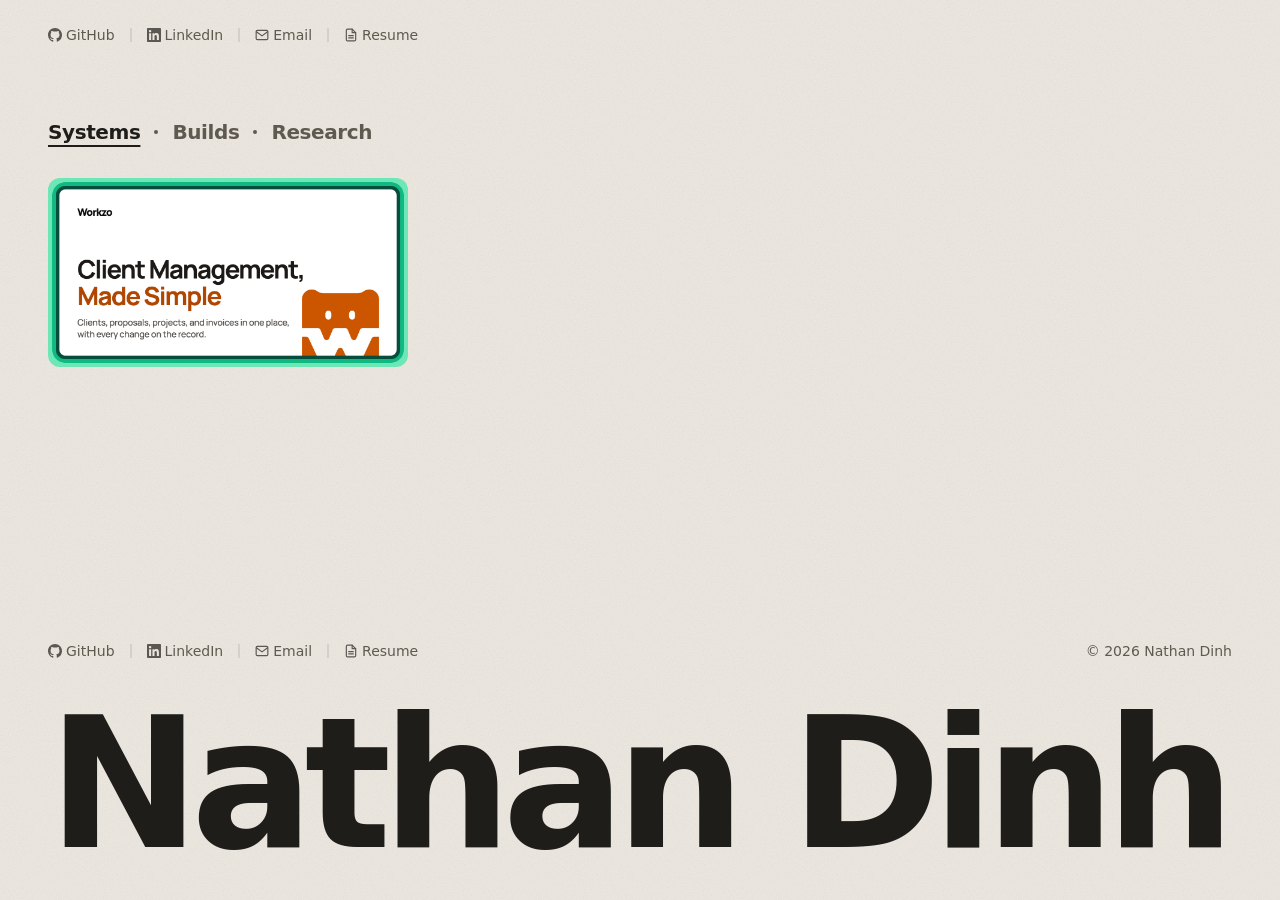
==== commit 742cc295: "Rename homepage tabs to Systems, Builds and Research The tab addresses change to match (#systems, #b" ====
--- a/index.html
+++ b/index.html
@@ -48,13 +48,13 @@
     </header>
 
     <div class="tabs" role="tablist" aria-label="Work">
-        <button type="button" class="tab" role="tab" id="tab-case-studies" aria-controls="panel-case-studies" aria-selected="true" data-hash="case-studies">Case Studies</button>
-        <button type="button" class="tab" role="tab" id="tab-projects" aria-controls="panel-projects" aria-selected="false" tabindex="-1" data-hash="projects">Projects</button>
-        <button type="button" class="tab" role="tab" id="tab-learning" aria-controls="panel-learning" aria-selected="false" tabindex="-1" data-hash="learning">Learning</button>
+        <button type="button" class="tab" role="tab" id="tab-systems" aria-controls="panel-systems" aria-selected="true" data-hash="systems">Systems</button>
+        <button type="button" class="tab" role="tab" id="tab-builds" aria-controls="panel-builds" aria-selected="false" tabindex="-1" data-hash="builds">Builds</button>
+        <button type="button" class="tab" role="tab" id="tab-research" aria-controls="panel-research" aria-selected="false" tabindex="-1" data-hash="research">Research</button>
     </div>
 
-    <section class="home-section" id="panel-case-studies" role="tabpanel" aria-labelledby="tab-case-studies">
-        <div class="carousel-stage" id="carousel-stage" aria-roledescription="carousel" aria-label="Case studies">
+    <section class="home-section" id="panel-systems" role="tabpanel" aria-labelledby="tab-systems">
+        <div class="carousel-stage" id="carousel-stage" aria-roledescription="carousel" aria-label="Systems">
             <article class="card" tabindex="-1">
                 <img class="card-image" src="public/documents/workzo-social-card-v3.png" width="1200" height="630" alt="Workzo: Client Management, Made Simple. Clients, proposals, projects, and invoices in one place, with every change on the record.">
                 <div class="card-body">
@@ -80,13 +80,13 @@
         </div>
     </section>
 
-    <section class="home-section" id="panel-projects" role="tabpanel" aria-labelledby="tab-projects" hidden>
+    <section class="home-section" id="panel-builds" role="tabpanel" aria-labelledby="tab-builds" hidden>
         <div class="placeholder-stage">
             <p class="card-placeholder">Coming soon</p>
         </div>
     </section>
 
-    <section class="home-section" id="panel-learning" role="tabpanel" aria-labelledby="tab-learning" hidden>
+    <section class="home-section" id="panel-research" role="tabpanel" aria-labelledby="tab-research" hidden>
         <div class="placeholder-stage">
             <p class="card-placeholder">Coming soon</p>
         </div>
